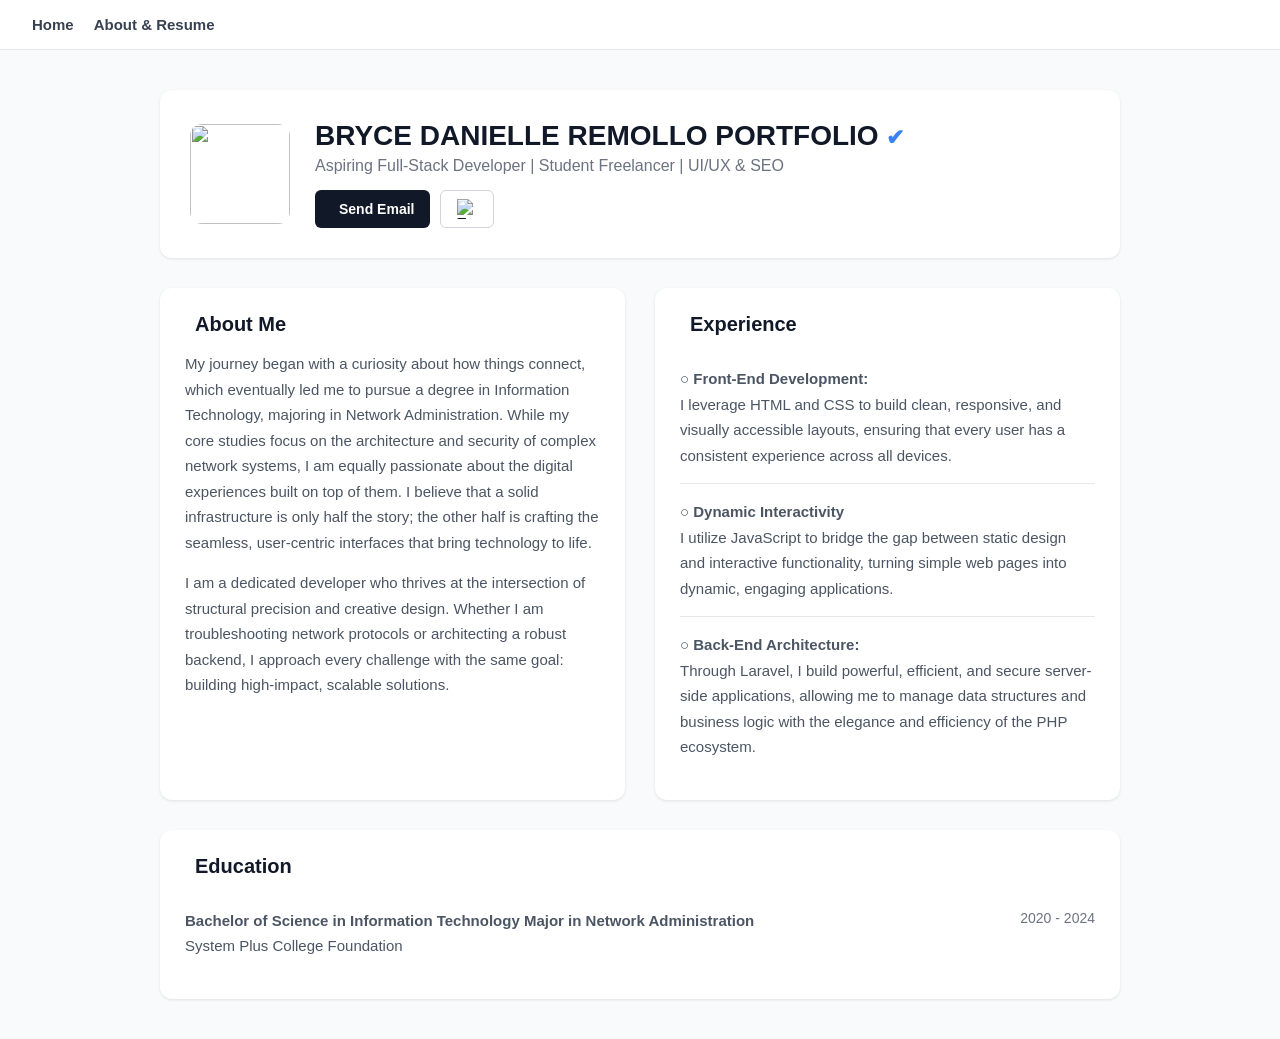
==== index.html @ e6980ec7 "Update index.html" ====
<!DOCTYPE html>
<html lang="en">
<head>
    <meta charset="UTF-8">
    <meta name="viewport" content="width=device-width, initial-scale=1.0">
    <title>BRYCE DANIELLE REMOLLO PROFOLIO</title>
    <link rel="stylesheet" href="style.css">
    <!-- Add FontAwesome for icons if you wish, or remove the <i> tags -->
        
</head>
<body>

    <nav>
        <a href="index.html">Home</a>
        <a href="about.html">About & Resume</a>
        
    </nav>

    <div class="main-container">
        
        <!-- Header Card -->
      <header class="header-card">
    <img src="lasts.jpeg" alt="" class="profile-img" id="profile-img">
    <div class="header-details">
        <h1>BRYCE DANIELLE REMOLLO PORTFOLIO <span style="color: #3B82F6; font-size: 0.8em;">✔</span></h1>
        <p class="subtitle">Aspiring Full-Stack Developer | Student Freelancer | UI/UX & SEO</p>
        <div class="header-buttons">
            <a href="mailto:your-email@example.com?subject=Inquiry from Portfolio Website" class="btn btn-primary">
                <i class="far fa-envelope"></i> Send Email
            </a>
            <!-- Dark Mode Toggle Button with your specific logo -->
            <button id="theme-toggle" class="btn">
                <img src="https://cdn-icons-png.flaticon.com/128/12377/12377255.png" alt="Toggle" style="width: 20px; height: 20px; vertical-align: middle;">
            </button>
        </div>
    </div>
</header>

        <!-- Content Grid (About Me & Experience) -->
        <div class="content-grid">
            
            <!-- About Me Card -->
            <section class="content-card">
                <h2><i class="far fa-user-circle"></i> About Me</h2>
                <p>
                    My journey began with a curiosity about how things connect, which eventually led me to pursue a degree in Information Technology, majoring in Network Administration. While my core studies focus on the architecture and security of complex network systems, I am equally passionate about the digital experiences built on top of them. I believe that a solid infrastructure is only half the story; the other half is crafting the seamless, user-centric interfaces that bring technology to life.
                </p>
                <p style="margin-top: 15px;">
                    I am a dedicated developer who thrives at the intersection of structural precision and creative design. Whether I am troubleshooting network protocols or architecting a robust backend, I approach every challenge with the same goal: building high-impact, scalable solutions.
                </p>
            </section>

            <!-- Experience Card -->
            <section class="content-card">
                <h2><i class="fas fa-briefcase"></i> Experience</h2>
                <ul class="info-list">
                    <li>
                        <div>
                            <p class="item-title">○ Front-End Development:</p>
                            <p class="item-subtitle">I leverage HTML and CSS to build clean, responsive, and visually accessible layouts, ensuring that every user has a consistent experience across all devices.</p>
                        </div>
                    </li>
                    <li>
                        <div>
                            <p class="item-title">○ Dynamic Interactivity</p>
                            <p class="item-subtitle">I utilize JavaScript to bridge the gap between static design and interactive functionality, turning simple web pages into dynamic, engaging applications.</p>
                        </div>
                    </li>
                    <li>
                        <div>
                            <p class="item-title">○ Back-End Architecture:</p>
                            <p class="item-subtitle">Through Laravel, I build powerful, efficient, and secure server-side applications, allowing me to manage data structures and business logic with the elegance and efficiency of the PHP ecosystem.</p>
                        </div>
                    </li>
                </ul>
            </section>
        </div>

        <!-- Education Card (Optional - to fully match the visual style) -->
        <div style="margin-top: 30px;">
            <section class="content-card">
                <h2><i class="fas fa-graduation-cap"></i> Education</h2>
                <ul class="info-list">
                     <li>
                        <div>
                            <p class="item-title">Bachelor of Science in Information Technology Major in Network Administration</p>
                            <p class="item-subtitle">System Plus College Foundation</p>
                        </div>
                        <span class="item-date">2020 - 2024</span>
                    </li>
                    <!-- Add more education entries here -->
                </ul>
            </section>
        </div>

    </div>
<script>
    const toggleBtn = document.getElementById('theme-toggle');
    const profileImg = document.getElementById('profile-img');
    const body = document.body;

    toggleBtn.addEventListener('click', () => {
        body.classList.toggle('dark-mode');
        // Swaps between light mode (meme.jpeg) and dark mode (me.jfif)
        profileImg.src = body.classList.contains('dark-mode') ? 'lasts.png' : 'light.png';
    });
</script>
</body>

</html>
---- style.css ----
/* Global Styles */
body {
    font-family: -apple-system, BlinkMacSystemFont, "Segoe UI", Roboto, Helvetica, Arial, sans-serif;
    background-color: #f9fafb;
    margin: 0;
    padding: 0;
    color: #111827;
}

/* Navigation */
nav {
    background: #ffffff;
    padding: 1rem 2rem;
    border-bottom: 1px solid #e5e7eb;
    display: flex;
    gap: 20px;
}
/* Dark Mode Styles */
body.dark-mode {
    background-color: #1a1a1a;
    color: #ffffff;
}

body.dark-mode nav, 
body.dark-mode .header-card, 
body.dark-mode .content-card {
    background-color: #2d2d2d;
    color: #e5e7eb;
}

body.dark-mode .item-title {
    color: #ffffff;
}

body.dark-mode .item-subtitle, 
body.dark-mode .subtitle {
    color: #a0aec0;
}

body.dark-mode nav a {
    color: #ffffff;
}
nav a {
    color: #374151;
    text-decoration: none;
    font-weight: 600;
    font-size: 15px;
}

nav a:hover { color: #111827; }

/* Main Container */
.main-container {
    max-width: 960px;
    margin: 40px auto;
    padding: 0 20px;
}

/* Header Card */
.header-card {
    background: #ffffff;
    padding: 30px;
    border-radius: 12px;
    box-shadow: 0 1px 3px rgba(0,0,0,0.1);
    display: flex;
    align-items: center;
    gap: 25px;
    margin-bottom: 30px;
}

.profile-img {
    width: 100px;
    height: 100px;
    border-radius: 12px;
    object-fit: cover;
}

.header-details h1 {
    margin: 0 0 5px 0;
    font-size: 28px;
    font-weight: 700;
}

.subtitle {
    color: #6b7280;
    margin: 0 0 15px 0;
    font-size: 16px;
}

/* Header Buttons */
.header-buttons {
    display: flex;
    gap: 10px;
}

.btn {
    padding: 8px 16px;
    border-radius: 6px;
    font-size: 14px;
    font-weight: 600;
    text-decoration: none;
    display: inline-flex;
    align-items: center;
    gap: 8px;
    border: 1px solid #d1d5db;
    background: #ffffff;
    color: #111827;
}

.btn-primary {
    background: #111827;
    color: #ffffff;
    border: none;
}

.btn:hover { opacity: 0.9; }

/* Content Grid */
.content-grid {
    display: grid;
    grid-template-columns: 1fr 1fr;
    gap: 30px;
}

/* Content Cards */
.content-card {
    background: #ffffff;
    padding: 25px;
    border-radius: 12px;
    box-shadow: 0 1px 3px rgba(0,0,0,0.1);
}

.content-card h2 {
    margin: 0 0 15px 0;
    font-size: 20px;
    font-weight: 700;
    display: flex;
    align-items: center;
    gap: 10px;
}

.content-card p {
    color: #4b5563;
    font-size: 15px;
    line-height: 1.7;
    margin: 0;
}

/* List Styling (Experience/Education) */
.info-list {
    list-style: none;
    padding: 0;
    margin: 0;
}

.info-list li {
    padding: 15px 0;
    border-bottom: 1px solid #e5e7eb;
    display: flex;
    justify-content: space-between;
    align-items: flex-start;
}

.info-list li:last-child { border-bottom: none; }

.item-title {
    font-weight: 600;
    color: #111827;
    margin: 0 0 4px 0;
}

.item-subtitle {
    font-size: 14px;
    color: #6b7280;
    margin: 0;
}

.item-date {
    font-size: 14px;
    color: #6b7280;
    white-space: nowrap;
    margin-left: 15px;
    padding-top: 2px;
}



/* Responsive adjustments */
@media (max-width: 768px) {
    .content-grid { grid-template-columns: 1fr; }
    .header-card { flex-direction: column; text-align: center; align-items: center;}
    .header-buttons {justify-content: center;}
}
/* Dark Mode Text Colors */
body.dark-mode {
    background-color: #1a1a1a;
    color: #ffffff; /* Sets default body text to white */
}

body.dark-mode nav, 
body.dark-mode .header-card, 
body.dark-mode .content-card {
    background-color: #2d2d2d;
    color: #ffffff; /* Ensures text inside cards is white */
}

body.dark-mode h1, 
body.dark-mode h2 {
    color: #ffffff; /* Ensures all headings are white */
}

body.dark-mode .item-title {
    color: #ffffff; /* Ensures experience/education titles are white */
}

body.dark-mode .item-subtitle, 
body.dark-mode .subtitle {
    color: #d1d5db; /* A light grey for secondary text so it's readable but distinct */
}

body.dark-mode nav a {
    color: #ffffff; /* Makes navigation links white */
}
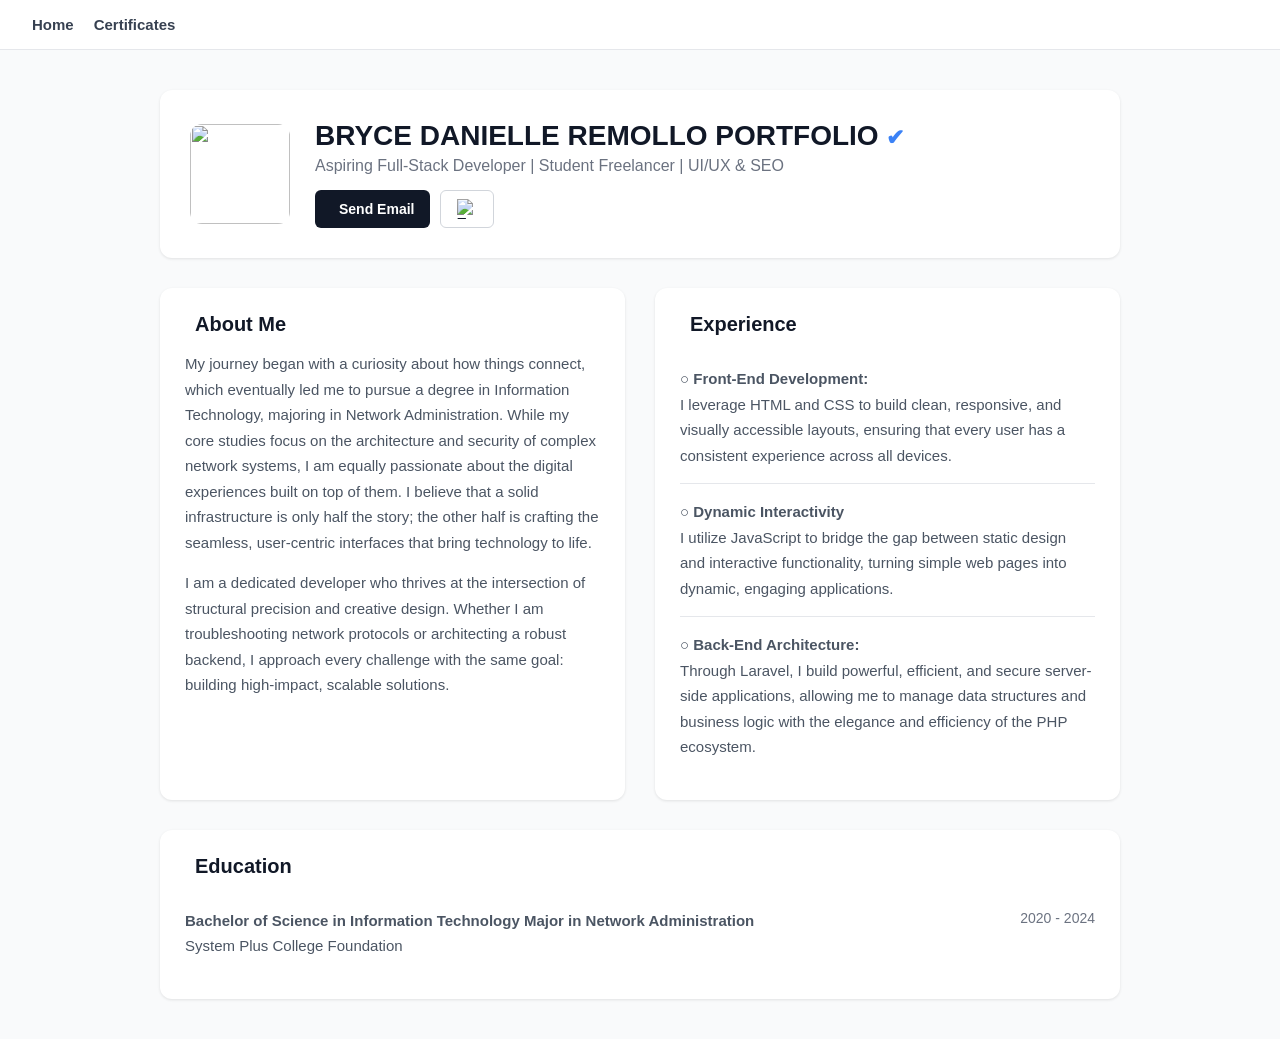
==== commit 55bd1340: "Update index.html" ====
--- a/index.html
+++ b/index.html
@@ -12,7 +12,7 @@
 
     <nav>
         <a href="index.html">Home</a>
-        <a href="about.html">About & Resume</a>
+        <a href="about.html">Certificates</a>
         
     </nav>
 
--- a/style.css
+++ b/style.css
@@ -15,31 +15,7 @@
     display: flex;
     gap: 20px;
 }
-/* Dark Mode Styles */
-body.dark-mode {
-    background-color: #1a1a1a;
-    color: #ffffff;
-}
-
-body.dark-mode nav, 
-body.dark-mode .header-card, 
-body.dark-mode .content-card {
-    background-color: #2d2d2d;
-    color: #e5e7eb;
-}
-
-body.dark-mode .item-title {
-    color: #ffffff;
-}
-
-body.dark-mode .item-subtitle, 
-body.dark-mode .subtitle {
-    color: #a0aec0;
-}
-
-body.dark-mode nav a {
-    color: #ffffff;
-}
+
 nav a {
     color: #374151;
     text-decoration: none;
@@ -183,41 +159,46 @@
     padding-top: 2px;
 }
 
-
-
 /* Responsive adjustments */
 @media (max-width: 768px) {
     .content-grid { grid-template-columns: 1fr; }
     .header-card { flex-direction: column; text-align: center; align-items: center;}
     .header-buttons {justify-content: center;}
 }
-/* Dark Mode Text Colors */
+
+/* --- Updated Dark Mode Text Fix --- */
 body.dark-mode {
     background-color: #1a1a1a;
-    color: #ffffff; /* Sets default body text to white */
+    color: #ffffff;
 }
 
 body.dark-mode nav, 
 body.dark-mode .header-card, 
 body.dark-mode .content-card {
     background-color: #2d2d2d;
-    color: #ffffff; /* Ensures text inside cards is white */
+    color: #ffffff;
 }
 
 body.dark-mode h1, 
 body.dark-mode h2 {
-    color: #ffffff; /* Ensures all headings are white */
+    color: #ffffff;
+}
+
+/* Highly specific selector to force About Me and card text to white */
+body.dark-mode .content-card p,
+body.dark-mode .content-card span {
+    color: #ffffff !important;
 }
 
 body.dark-mode .item-title {
-    color: #ffffff; /* Ensures experience/education titles are white */
+    color: #ffffff;
 }
 
 body.dark-mode .item-subtitle, 
 body.dark-mode .subtitle {
-    color: #d1d5db; /* A light grey for secondary text so it's readable but distinct */
+    color: #e5e7eb;
 }
 
 body.dark-mode nav a {
-    color: #ffffff; /* Makes navigation links white */
-}+    color: #ffffff;
+}
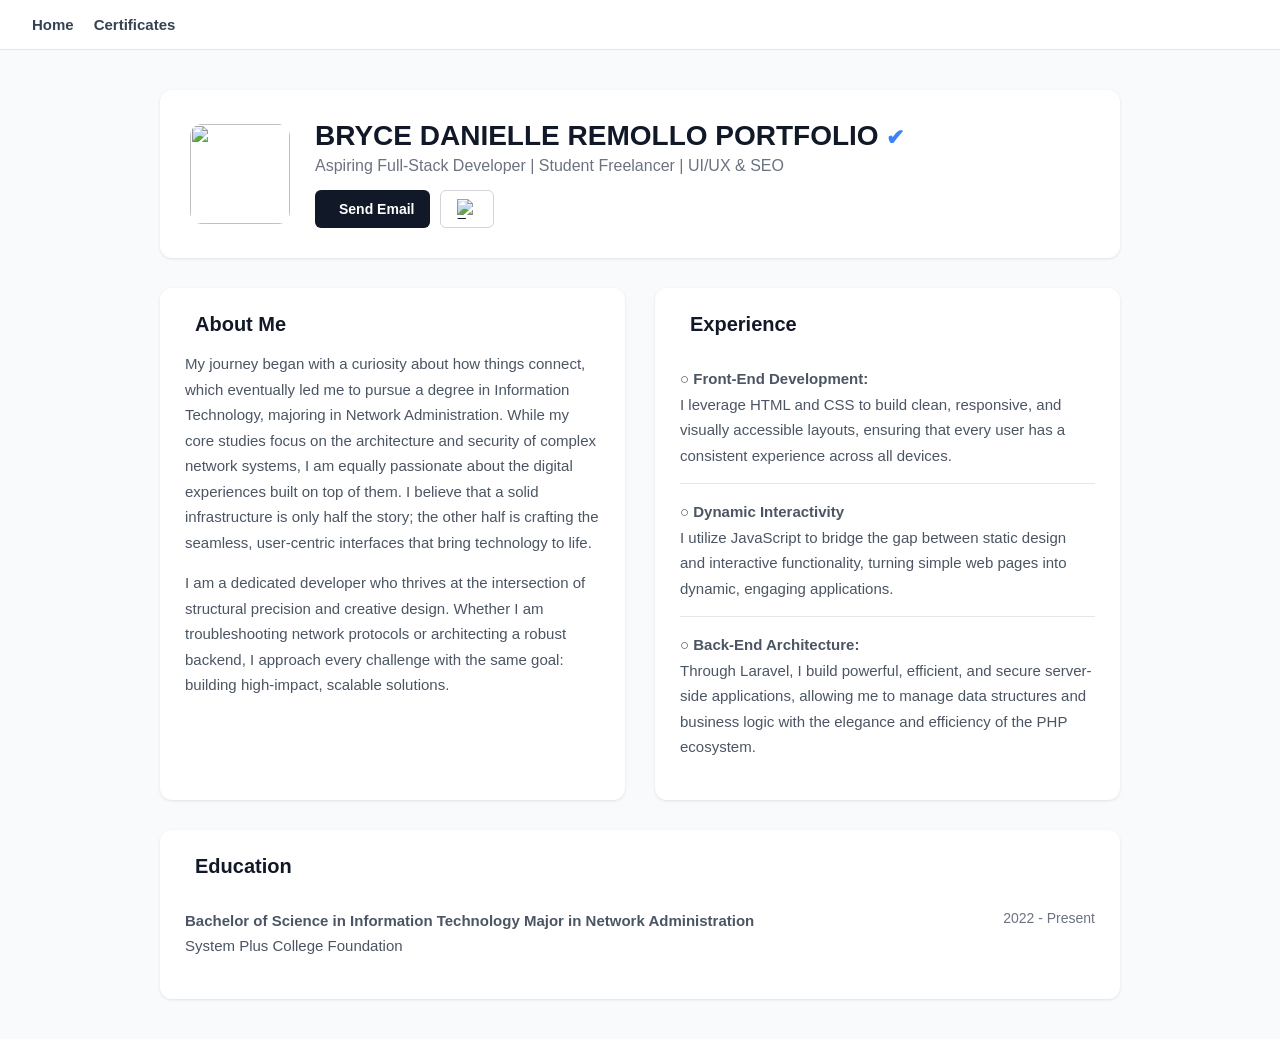
==== commit f8f1a49c: "Fix HTML formatting and update content" ====
--- a/index.html
+++ b/index.html
@@ -5,7 +5,7 @@
     <meta name="viewport" content="width=device-width, initial-scale=1.0">
     <title>BRYCE DANIELLE REMOLLO PROFOLIO</title>
     <link rel="stylesheet" href="style.css">
-    <!-- Add FontAwesome for icons if you wish, or remove the <i> tags -->
+   
         
 </head>
 <body>
@@ -17,8 +17,7 @@
     </nav>
 
     <div class="main-container">
-        
-        <!-- Header Card -->
+     
       <header class="header-card">
     <img src="lasts.jpeg" alt="" class="profile-img" id="profile-img">
     <div class="header-details">
@@ -28,7 +27,7 @@
             <a href="mailto:your-email@example.com?subject=Inquiry from Portfolio Website" class="btn btn-primary">
                 <i class="far fa-envelope"></i> Send Email
             </a>
-            <!-- Dark Mode Toggle Button with your specific logo -->
+          
             <button id="theme-toggle" class="btn">
                 <img src="https://cdn-icons-png.flaticon.com/128/12377/12377255.png" alt="Toggle" style="width: 20px; height: 20px; vertical-align: middle;">
             </button>
@@ -86,7 +85,7 @@
                             <p class="item-title">Bachelor of Science in Information Technology Major in Network Administration</p>
                             <p class="item-subtitle">System Plus College Foundation</p>
                         </div>
-                        <span class="item-date">2020 - 2024</span>
+                        <span class="item-date">2022 - Present</span>
                     </li>
                     <!-- Add more education entries here -->
                 </ul>
@@ -104,6 +103,8 @@
         // Swaps between light mode (meme.jpeg) and dark mode (me.jfif)
         profileImg.src = body.classList.contains('dark-mode') ? 'lasts.png' : 'light.png';
     });
+    // Ensures the correct image matches the initial state on page load
+
 </script>
 </body>
 
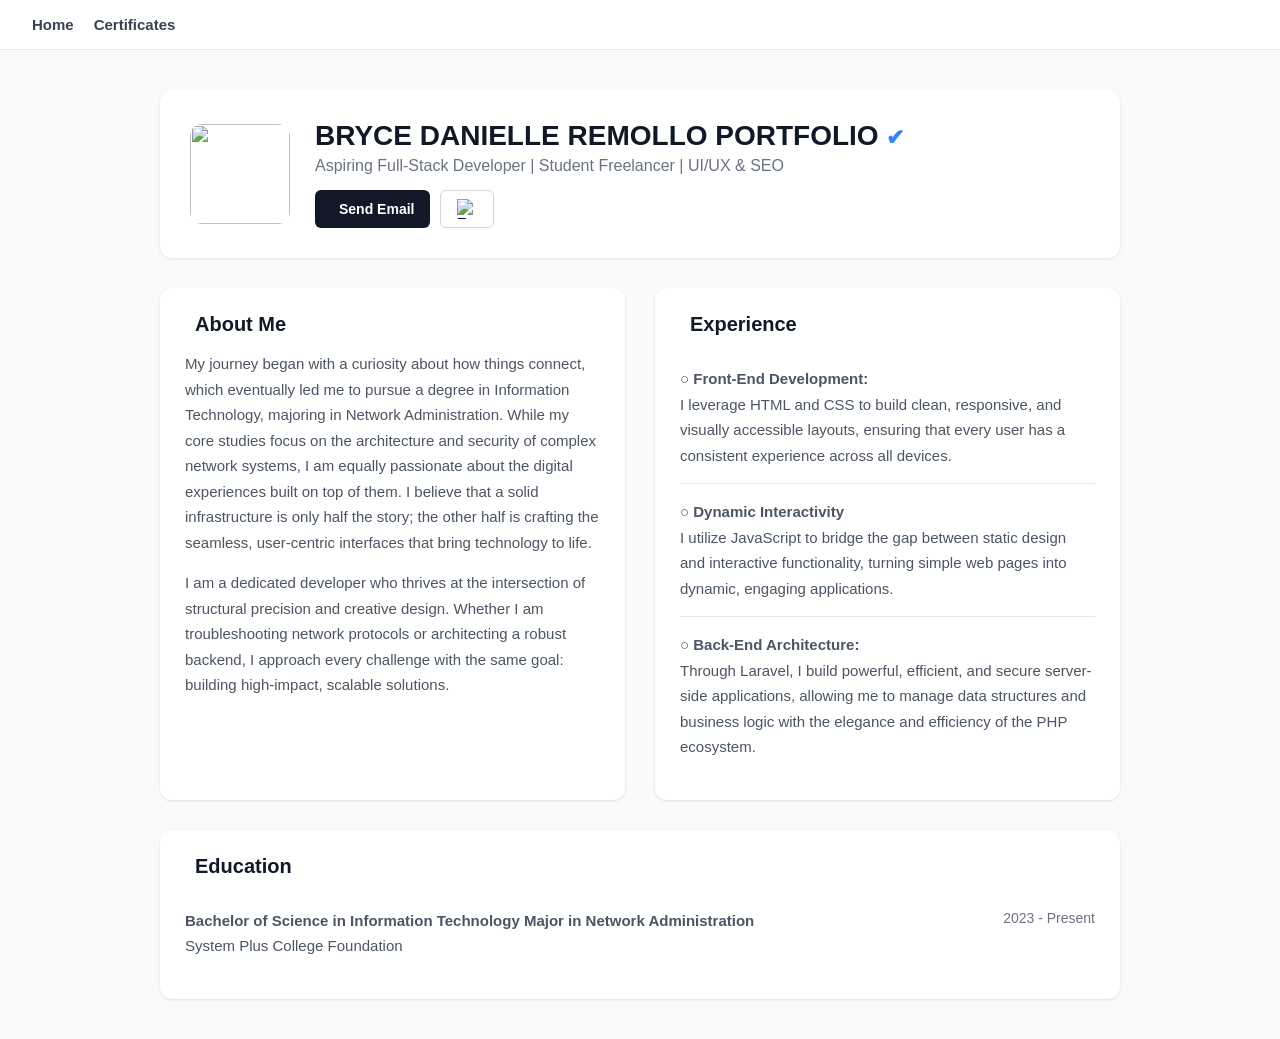
==== commit aeb3b68a: "Fix HTML encoding issues in index.html" ====
--- a/index.html
+++ b/index.html
@@ -85,7 +85,7 @@
                             <p class="item-title">Bachelor of Science in Information Technology Major in Network Administration</p>
                             <p class="item-subtitle">System Plus College Foundation</p>
                         </div>
-                        <span class="item-date">2022 - Present</span>
+                        <span class="item-date">2023 - Present</span>
                     </li>
                     <!-- Add more education entries here -->
                 </ul>
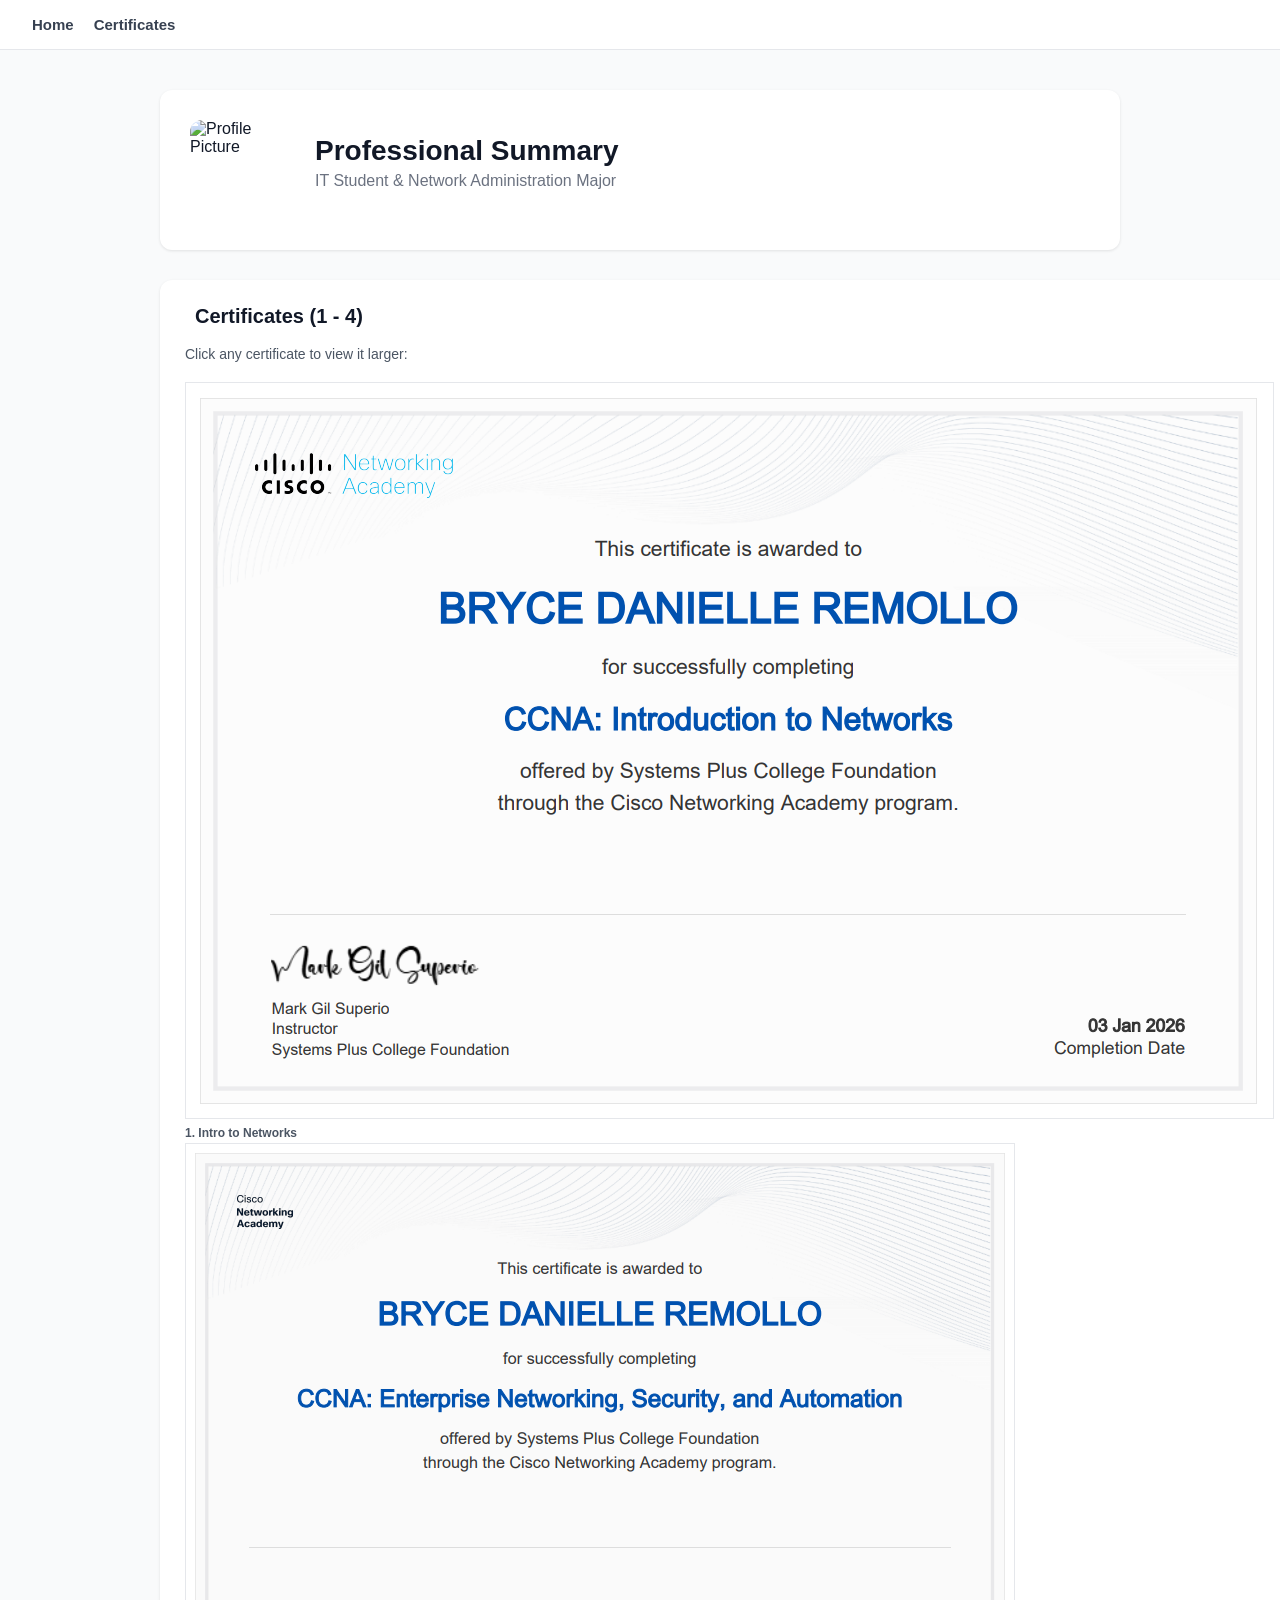
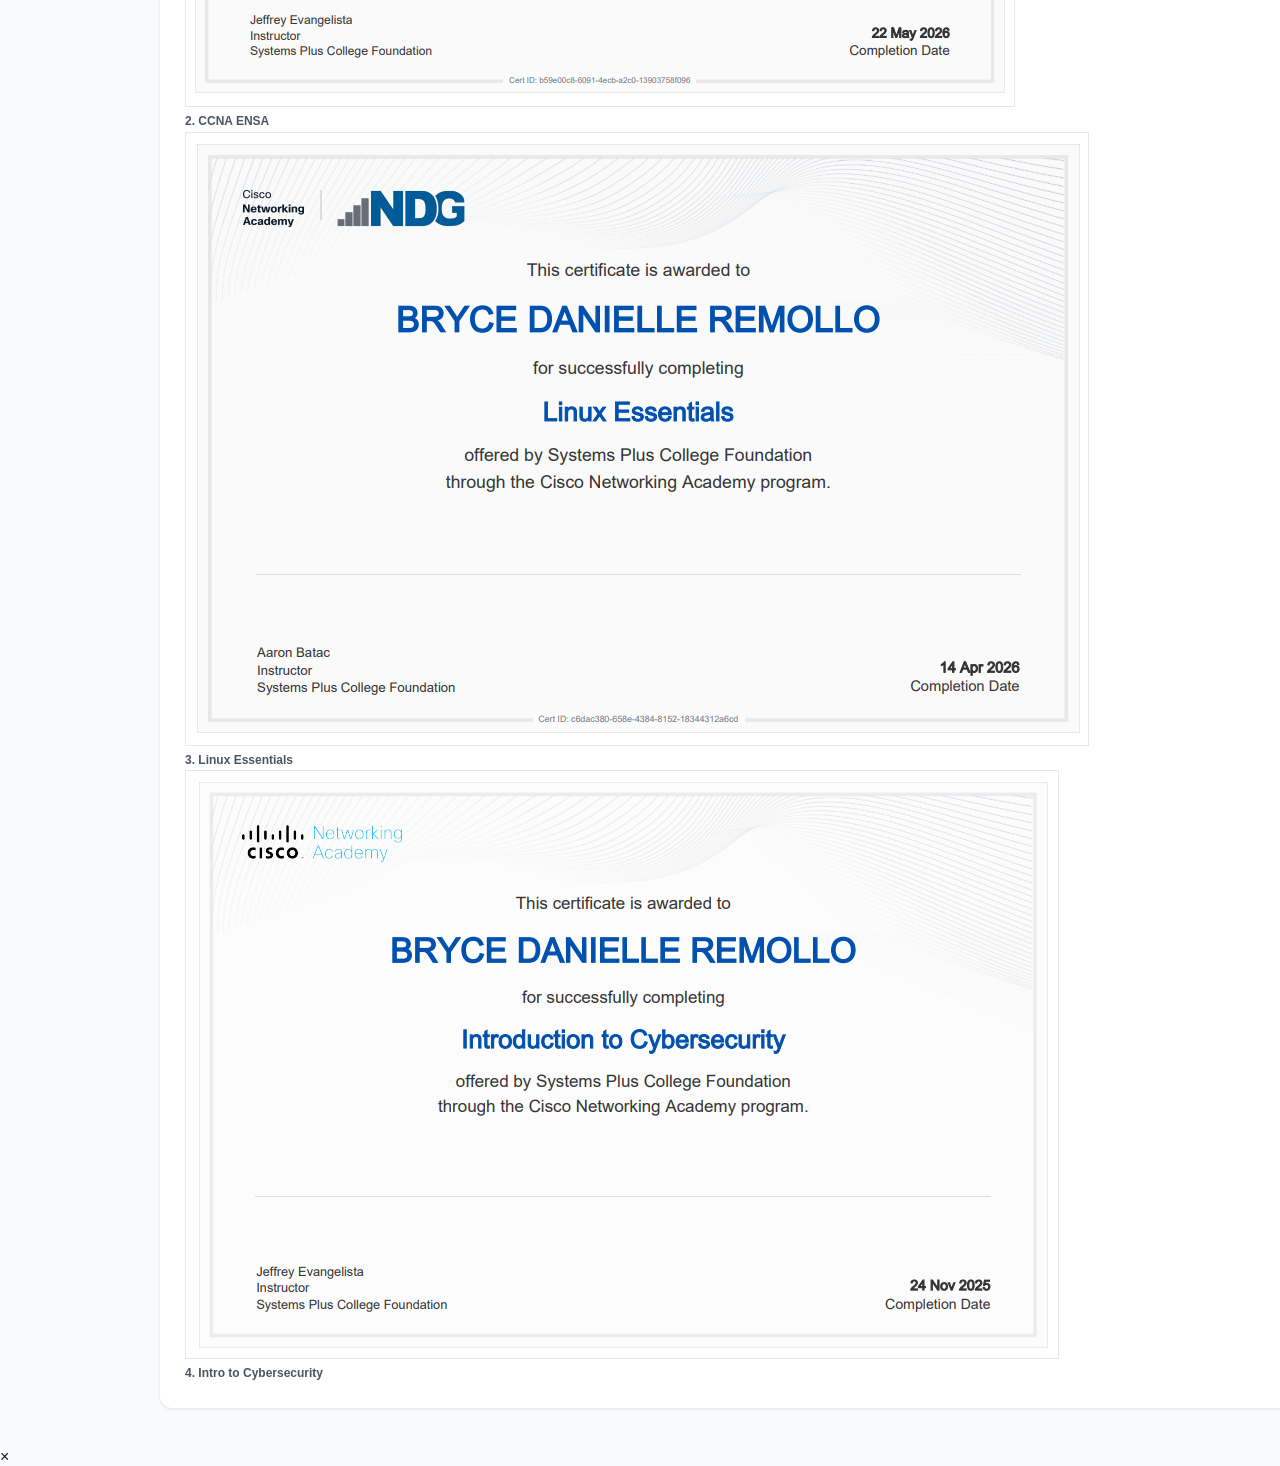
==== commit 8e93046e: "Update index.html" ====
--- a/index.html
+++ b/index.html
@@ -17,95 +17,167 @@
     </nav>
 
     <div class="main-container">
-     
-      <header class="header-card">
-    <img src="lasts.jpeg" alt="" class="profile-img" id="profile-img">
-    <div class="header-details">
-        <h1>BRYCE DANIELLE REMOLLO PORTFOLIO <span style="color: #3B82F6; font-size: 0.8em;">✔</span></h1>
-        <p class="subtitle">Aspiring Full-Stack Developer | Student Freelancer | UI/UX & SEO</p>
-        <div class="header-buttons">
-            <a href="mailto:your-email@example.com?subject=Inquiry from Portfolio Website" class="btn btn-primary">
-                <i class="far fa-envelope"></i> Send Email
-            </a>
-          
-            <button id="theme-toggle" class="btn">
-                <img src="https://cdn-icons-png.flaticon.com/128/12377/12377255.png" alt="Toggle" style="width: 20px; height: 20px; vertical-align: middle;">
-            </button>
+        
+        <!-- Header / Summary Card -->
+        <header class="header-card">
+            <img src="meme.jpeg" alt="Profile Picture" id="profile-img" class="profile-img">
+            <div class="header-details">
+                <h1>Professional Summary</h1>
+                <p class="subtitle">IT Student & Network Administration Major</p>
+            </div>
+        </header>
+
+        <!-- Content Grid for Certificates and Badges -->
+        <div class="content-grid">
+            
+            <!-- Certificates Section (1 - 4) -->
+            <section class="content-card">
+                <h2><i class="fas fa-award"></i> Certificates (1 - 4)</h2>
+                <p style="font-size: 14px; margin-bottom: 15px;">Click any certificate to view it larger:</p>
+                
+                <div class="badges-grid">
+                    <!-- Certificate 1 -->
+                    <div class="badge-item" onclick="openModal('cert1')">
+                        <img src="1.png" alt="CCNA Intro to Networks" class="badge-img" style="border: 1px solid #e5e7eb;">
+                        <p class="item-title" style="font-size: 12px;">1. Intro to Networks</p>
+                    </div>
+                    <!-- Certificate 2 -->
+                    <div class="badge-item" onclick="openModal('cert2')">
+                        <img src="2.png" alt="CCNA ENSA" class="badge-img" style="border: 1px solid #e5e7eb;">
+                        <p class="item-title" style="font-size: 12px;">2. CCNA ENSA</p>
+                    </div>
+                    <!-- Certificate 3 -->
+                    <div class="badge-item" onclick="openModal('cert3')">
+                        <img src="3.png" alt="Linux Essentials" class="badge-img" style="border: 1px solid #e5e7eb;">
+                        <p class="item-title" style="font-size: 12px;">3. Linux Essentials</p>
+                    </div>
+                    <!-- Certificate 4 -->
+                    <div class="badge-item" onclick="openModal('cert4')">
+                        <img src="4.png" alt="Intro to Cybersecurity" class="badge-img" style="border: 1px solid #e5e7eb;">
+                        <p class="item-title" style="font-size: 12px;">4. Intro to Cybersecurity</p>
+                    </div>
+                </div>
+            </section>
+
+            <!-- Badges Section (5 - 7) -->
+            <section class="content-card">
+                <h2><i class="fas fa-shield-alt"></i> Digital Badges (5 - 7)</h2>
+                <p style="font-size: 14px; margin-bottom: 10px;">Click any badge to view its description:</p>
+                
+                <div class="badges-grid">
+                    <!-- Badge 5 -->
+                    <div class="badge-item" onclick="openModal('badge5')">
+                        <img src="5.png" alt="Introduction to IoT" class="badge-img">
+                        <p class="item-title" style="font-size: 13px;">5. Intro to IoT</p>
+                    </div>
+                    <!-- Badge 6 -->
+                    <div class="badge-item" onclick="openModal('badge6')">
+                        <img src="6.png" alt="CCNA ENSA" class="badge-img">
+                        <p class="item-title" style="font-size: 13px;">6. CCNA ENSA</p>
+                    </div>
+                    <!-- Badge 7 -->
+                    <div class="badge-item" onclick="openModal('badge7')">
+                        <img src="7.png" alt="Linux Essentials" class="badge-img">
+                        <p class="item-title" style="font-size: 13px;">7. Linux Essentials</p>
+                    </div>
+                </div>
+            </section>
+
         </div>
     </div>
-</header>
 
-        <!-- Content Grid (About Me & Experience) -->
-        <div class="content-grid">
-            
-            <!-- About Me Card -->
-            <section class="content-card">
-                <h2><i class="far fa-user-circle"></i> About Me</h2>
-                <p>
-                    My journey began with a curiosity about how things connect, which eventually led me to pursue a degree in Information Technology, majoring in Network Administration. While my core studies focus on the architecture and security of complex network systems, I am equally passionate about the digital experiences built on top of them. I believe that a solid infrastructure is only half the story; the other half is crafting the seamless, user-centric interfaces that bring technology to life.
-                </p>
-                <p style="margin-top: 15px;">
-                    I am a dedicated developer who thrives at the intersection of structural precision and creative design. Whether I am troubleshooting network protocols or architecting a robust backend, I approach every challenge with the same goal: building high-impact, scalable solutions.
-                </p>
-            </section>
+    <!-- Modal Popup Structure (Remains the same) -->
+    <div id="itemModal" class="modal">
+        <div class="modal-content">
+            <span class="close-btn" onclick="closeModal()">&times;</span>
+            <div id="modalBody">
+                <!-- Image and Text will be injected here by JavaScript -->
+            </div>
+        </div>
+    </div>
 
-            <!-- Experience Card -->
-            <section class="content-card">
-                <h2><i class="fas fa-briefcase"></i> Experience</h2>
-                <ul class="info-list">
-                    <li>
-                        <div>
-                            <p class="item-title">○ Front-End Development:</p>
-                            <p class="item-subtitle">I leverage HTML and CSS to build clean, responsive, and visually accessible layouts, ensuring that every user has a consistent experience across all devices.</p>
-                        </div>
-                    </li>
-                    <li>
-                        <div>
-                            <p class="item-title">○ Dynamic Interactivity</p>
-                            <p class="item-subtitle">I utilize JavaScript to bridge the gap between static design and interactive functionality, turning simple web pages into dynamic, engaging applications.</p>
-                        </div>
-                    </li>
-                    <li>
-                        <div>
-                            <p class="item-title">○ Back-End Architecture:</p>
-                            <p class="item-subtitle">Through Laravel, I build powerful, efficient, and secure server-side applications, allowing me to manage data structures and business logic with the elegance and efficiency of the PHP ecosystem.</p>
-                        </div>
-                    </li>
-                </ul>
-            </section>
-        </div>
+    <!-- Unified Script for Modal and Dark Mode -->
+    <script>
+        // Consolidated Data for Certificates AND Badges
+        const itemData = {
+            // Certificates (1 - 4)
+            cert1: {
+                title: "CCNA: Introduction to Networks",
+                image: "1.png",
+                desc: "Official completion certificate for the Introduction to Networks course, covering network fundamentals, IP addressing, and basic router/switch configuration."
+            },
+            cert2: {
+                title: "CCNA: Enterprise Networking, Security, and Automation",
+                image: "2.png",
+                desc: "Official completion certificate for the Enterprise Networking, Security, and Automation course, focusing on scalable networks, OSPF routing, and network security."
+            },
+            cert3: {
+                title: "Linux Essentials",
+                image: "3.png",
+                desc: "Official completion certificate for Linux Essentials, validating foundational knowledge of Linux operating systems, command-line interface, and basic system administration."
+            },
+            cert4: {
+                title: "Introduction to Cybersecurity",
+                image: "4.png",
+                desc: "Official completion certificate for the Introduction to Cybersecurity course, covering network security threats, vulnerabilities, and mitigation techniques."
+            },
+            // Badges (5 - 7)
+            badge5: {
+                title: "Introduction to IoT (Issued by Cisco)",
+                image: "5.png",
+                desc: "Cisco verifies the earner of this badge successfully completed the Introduction to Internet of Things course. The holder of this student-level credential has introductory knowledge of IoT and has an understanding how it enables the Digital Transformation along with emerging technologies such as data analytics, AI/ML and the increased attention on cybersecurity. They understand the importance of Intent Based Networking to be able to connect and secure tens of billions of new devices with ease."
+            },
+            badge6: {
+                title: "CCNA: Enterprise Networking, Security, and Automation (Issued by Cisco)",
+                image: "6.png",
+                desc: "Cisco verifies the earner of this badge successfully completed the Enterprise Networking, Security and Automation course and achieved this student level credential. The earner has a foundation in scalable network architectures, dynamic routing, mitigation of security threats, wide-area networks, virtualization, automation of programmable networks. Earner participated in up to 41 lab activities and accumulated up to 15 hours of hands-on labs using Cisco hardware and/or Cisco Packet Tracer tool."
+            },
+            badge7: {
+                title: "Linux Essentials (Issued by Cisco / NDG)",
+                image: "7.png",
+                desc: "Cisco, in collaboration with NDG, verifies that the learner has knowledge of open vs closed source applications, basic hardware concepts, Linux OS components, command line usage, file management, creating/restoring backups, system security, user/group permissions, and simple scripting. Learner has completed 24 prescriptive labs using a real Linux OS on a virtual machine interacting with the Linux operating system and build on their skills and knowledge as they progress through the course."
+            }
+        };
 
-        <!-- Education Card (Optional - to fully match the visual style) -->
-        <div style="margin-top: 30px;">
-            <section class="content-card">
-                <h2><i class="fas fa-graduation-cap"></i> Education</h2>
-                <ul class="info-list">
-                     <li>
-                        <div>
-                            <p class="item-title">Bachelor of Science in Information Technology Major in Network Administration</p>
-                            <p class="item-subtitle">System Plus College Foundation</p>
-                        </div>
-                        <span class="item-date">2023 - Present</span>
-                    </li>
-                    <!-- Add more education entries here -->
-                </ul>
-            </section>
-        </div>
+        function openModal(itemId) {
+            const modal = document.getElementById('itemModal');
+            const modalBody = document.getElementById('modalBody');
+            const data = itemData[itemId]; // Get the correct data block
 
-    </div>
-<script>
-    const toggleBtn = document.getElementById('theme-toggle');
-    const profileImg = document.getElementById('profile-img');
-    const body = document.body;
+            if (data) {
+                // Inject Title, Image, and Description into the modal
+                modalBody.innerHTML = `
+                    <h3 style="margin-top: 0; font-size: 18px; text-align: center; color: inherit;">${data.title}</h3>
+                    <img src="${data.image}" style="width: 100%; max-width: 400px; display: block; margin: 20px auto; border-radius: 8px; border: 1px solid #ddd;" alt="${data.title}">
+                    <p style="font-size: 14px; line-height: 1.6; color: inherit;">${data.desc}</p>
+                `;
+                modal.style.display = 'flex';
+            }
+        }
 
-    toggleBtn.addEventListener('click', () => {
-        body.classList.toggle('dark-mode');
-        // Swaps between light mode (meme.jpeg) and dark mode (me.jfif)
-        profileImg.src = body.classList.contains('dark-mode') ? 'lasts.png' : 'light.png';
-    });
-    // Ensures the correct image matches the initial state on page load
+        function closeModal() {
+            document.getElementById('itemModal').style.display = 'none';
+        }
 
-</script>
-</body>
+        // Close modal when clicking outside of content
+        window.onclick = function(event) {
+            const modal = document.getElementById('itemModal');
+            if (event.target == modal) {
+                modal.style.display = 'none';
+            }
+        }
+
+        // Dark Mode Script (Kept the same)
+        const toggleBtn = document.getElementById('theme-toggle');
+        const profileImg = document.getElementById('profile-img');
+        const body = document.body;
+
+        toggleBtn.addEventListener('click', () => {
+            body.classList.toggle('dark-mode');
+            if (profileImg) {
+                profileImg.src = body.classList.contains('dark-mode') ? 'me.jfif' : 'meme.jpeg';
+            }
+        });
+    </script>
 
 </html>
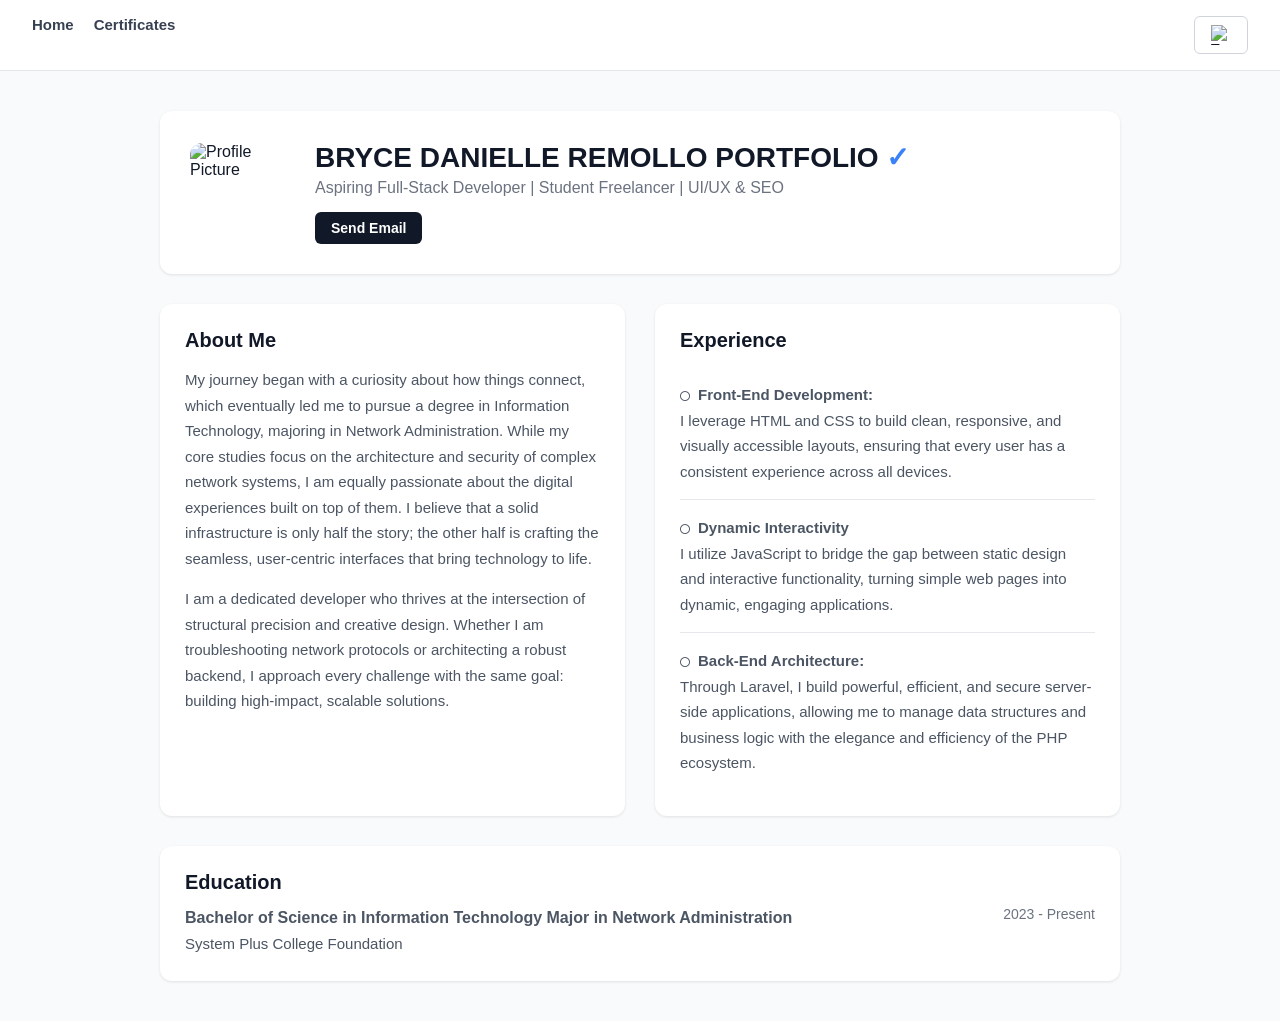
==== commit 01228264: "Update index.html" ====
--- a/index.html
+++ b/index.html
@@ -3,171 +3,94 @@
 <head>
     <meta charset="UTF-8">
     <meta name="viewport" content="width=device-width, initial-scale=1.0">
-    <title>BRYCE DANIELLE REMOLLO PROFOLIO</title>
+    <title>Bryce Danielle Remollo - Portfolio</title>
     <link rel="stylesheet" href="style.css">
-   
-        
+    <link rel="stylesheet" href="https://cdnjs.cloudflare.com/ajax/libs/font-awesome/6.4.0/css/all.min.css">
 </head>
 <body>
 
+    <!-- Navigation -->
     <nav>
         <a href="index.html">Home</a>
         <a href="about.html">Certificates</a>
-        
+        <!-- Dark Mode Toggle Button -->
+        <button id="theme-toggle" class="btn" style="margin-left: auto;">
+            <img src="https://cdn-icons-png.flaticon.com/128/12377/12377255.png" alt="Toggle" style="width: 20px; height: 20px; vertical-align: middle;">
+        </button>
     </nav>
 
+    <!-- Main Container -->
     <div class="main-container">
-        
-        <!-- Header / Summary Card -->
+
+        <!-- Header Card -->
         <header class="header-card">
             <img src="meme.jpeg" alt="Profile Picture" id="profile-img" class="profile-img">
             <div class="header-details">
-                <h1>Professional Summary</h1>
-                <p class="subtitle">IT Student & Network Administration Major</p>
+                <h1>BRYCE DANIELLE REMOLLO PORTFOLIO <span style="color: #3b82f6;">✓</span></h1>
+                <p class="subtitle">Aspiring Full-Stack Developer | Student Freelancer | UI/UX & SEO</p>
+                <div class="header-buttons">
+                    <a href="mailto:your-email@example.com" class="btn btn-primary">Send Email</a>
+                </div>
             </div>
         </header>
 
-        <!-- Content Grid for Certificates and Badges -->
+        <!-- Content Grid -->
         <div class="content-grid">
-            
-            <!-- Certificates Section (1 - 4) -->
+
+            <!-- About Me Card -->
             <section class="content-card">
-                <h2><i class="fas fa-award"></i> Certificates (1 - 4)</h2>
-                <p style="font-size: 14px; margin-bottom: 15px;">Click any certificate to view it larger:</p>
-                
-                <div class="badges-grid">
-                    <!-- Certificate 1 -->
-                    <div class="badge-item" onclick="openModal('cert1')">
-                        <img src="1.png" alt="CCNA Intro to Networks" class="badge-img" style="border: 1px solid #e5e7eb;">
-                        <p class="item-title" style="font-size: 12px;">1. Intro to Networks</p>
-                    </div>
-                    <!-- Certificate 2 -->
-                    <div class="badge-item" onclick="openModal('cert2')">
-                        <img src="2.png" alt="CCNA ENSA" class="badge-img" style="border: 1px solid #e5e7eb;">
-                        <p class="item-title" style="font-size: 12px;">2. CCNA ENSA</p>
-                    </div>
-                    <!-- Certificate 3 -->
-                    <div class="badge-item" onclick="openModal('cert3')">
-                        <img src="3.png" alt="Linux Essentials" class="badge-img" style="border: 1px solid #e5e7eb;">
-                        <p class="item-title" style="font-size: 12px;">3. Linux Essentials</p>
-                    </div>
-                    <!-- Certificate 4 -->
-                    <div class="badge-item" onclick="openModal('cert4')">
-                        <img src="4.png" alt="Intro to Cybersecurity" class="badge-img" style="border: 1px solid #e5e7eb;">
-                        <p class="item-title" style="font-size: 12px;">4. Intro to Cybersecurity</p>
-                    </div>
-                </div>
+                <h2>About Me</h2>
+                <p>
+                    My journey began with a curiosity about how things connect, which eventually led me to pursue a degree in Information Technology, majoring in Network Administration. While my core studies focus on the architecture and security of complex network systems, I am equally passionate about the digital experiences built on top of them. I believe that a solid infrastructure is only half the story; the other half is crafting the seamless, user-centric interfaces that bring technology to life.
+                </p>
+                <p style="margin-top: 15px;">
+                    I am a dedicated developer who thrives at the intersection of structural precision and creative design. Whether I am troubleshooting network protocols or architecting a robust backend, I approach every challenge with the same goal: building high-impact, scalable solutions.
+                </p>
             </section>
 
-            <!-- Badges Section (5 - 7) -->
+            <!-- Experience Card -->
             <section class="content-card">
-                <h2><i class="fas fa-shield-alt"></i> Digital Badges (5 - 7)</h2>
-                <p style="font-size: 14px; margin-bottom: 10px;">Click any badge to view its description:</p>
-                
-                <div class="badges-grid">
-                    <!-- Badge 5 -->
-                    <div class="badge-item" onclick="openModal('badge5')">
-                        <img src="5.png" alt="Introduction to IoT" class="badge-img">
-                        <p class="item-title" style="font-size: 13px;">5. Intro to IoT</p>
-                    </div>
-                    <!-- Badge 6 -->
-                    <div class="badge-item" onclick="openModal('badge6')">
-                        <img src="6.png" alt="CCNA ENSA" class="badge-img">
-                        <p class="item-title" style="font-size: 13px;">6. CCNA ENSA</p>
-                    </div>
-                    <!-- Badge 7 -->
-                    <div class="badge-item" onclick="openModal('badge7')">
-                        <img src="7.png" alt="Linux Essentials" class="badge-img">
-                        <p class="item-title" style="font-size: 13px;">7. Linux Essentials</p>
-                    </div>
-                </div>
+                <h2>Experience</h2>
+                <ul class="info-list">
+                    <li>
+                        <div>
+                            <p class="item-title"><i class="far fa-circle" style="font-size: 10px; margin-right: 8px;"></i>Front-End Development:</p>
+                            <p class="item-subtitle">I leverage HTML and CSS to build clean, responsive, and visually accessible layouts, ensuring that every user has a consistent experience across all devices.</p>
+                        </div>
+                    </li>
+                    <li>
+                        <div>
+                            <p class="item-title"><i class="far fa-circle" style="font-size: 10px; margin-right: 8px;"></i>Dynamic Interactivity</p>
+                            <p class="item-subtitle">I utilize JavaScript to bridge the gap between static design and interactive functionality, turning simple web pages into dynamic, engaging applications.</p>
+                        </div>
+                    </li>
+                    <li>
+                        <div>
+                            <p class="item-title"><i class="far fa-circle" style="font-size: 10px; margin-right: 8px;"></i>Back-End Architecture:</p>
+                            <p class="item-subtitle">Through Laravel, I build powerful, efficient, and secure server-side applications, allowing me to manage data structures and business logic with the elegance and efficiency of the PHP ecosystem.</p>
+                        </div>
+                    </li>
+                </ul>
             </section>
 
         </div>
+
+        <!-- Education Section -->
+        <div class="content-card" style="margin-top: 30px;">
+            <h2 style="margin-bottom: 10px;">Education</h2>
+            <div style="display: flex; justify-content: space-between; align-items: flex-start;">
+                <div>
+                    <p class="item-title" style="font-size: 16px;">Bachelor of Science in Information Technology Major in Network Administration</p>
+                    <p class="item-subtitle">System Plus College Foundation</p>
+                </div>
+                <span class="item-date">2023 - Present</span>
+            </div>
+        </div>
+
     </div>
 
-    <!-- Modal Popup Structure (Remains the same) -->
-    <div id="itemModal" class="modal">
-        <div class="modal-content">
-            <span class="close-btn" onclick="closeModal()">&times;</span>
-            <div id="modalBody">
-                <!-- Image and Text will be injected here by JavaScript -->
-            </div>
-        </div>
-    </div>
-
-    <!-- Unified Script for Modal and Dark Mode -->
+    <!-- Script for Dark Mode and Profile Image Toggle -->
     <script>
-        // Consolidated Data for Certificates AND Badges
-        const itemData = {
-            // Certificates (1 - 4)
-            cert1: {
-                title: "CCNA: Introduction to Networks",
-                image: "1.png",
-                desc: "Official completion certificate for the Introduction to Networks course, covering network fundamentals, IP addressing, and basic router/switch configuration."
-            },
-            cert2: {
-                title: "CCNA: Enterprise Networking, Security, and Automation",
-                image: "2.png",
-                desc: "Official completion certificate for the Enterprise Networking, Security, and Automation course, focusing on scalable networks, OSPF routing, and network security."
-            },
-            cert3: {
-                title: "Linux Essentials",
-                image: "3.png",
-                desc: "Official completion certificate for Linux Essentials, validating foundational knowledge of Linux operating systems, command-line interface, and basic system administration."
-            },
-            cert4: {
-                title: "Introduction to Cybersecurity",
-                image: "4.png",
-                desc: "Official completion certificate for the Introduction to Cybersecurity course, covering network security threats, vulnerabilities, and mitigation techniques."
-            },
-            // Badges (5 - 7)
-            badge5: {
-                title: "Introduction to IoT (Issued by Cisco)",
-                image: "5.png",
-                desc: "Cisco verifies the earner of this badge successfully completed the Introduction to Internet of Things course. The holder of this student-level credential has introductory knowledge of IoT and has an understanding how it enables the Digital Transformation along with emerging technologies such as data analytics, AI/ML and the increased attention on cybersecurity. They understand the importance of Intent Based Networking to be able to connect and secure tens of billions of new devices with ease."
-            },
-            badge6: {
-                title: "CCNA: Enterprise Networking, Security, and Automation (Issued by Cisco)",
-                image: "6.png",
-                desc: "Cisco verifies the earner of this badge successfully completed the Enterprise Networking, Security and Automation course and achieved this student level credential. The earner has a foundation in scalable network architectures, dynamic routing, mitigation of security threats, wide-area networks, virtualization, automation of programmable networks. Earner participated in up to 41 lab activities and accumulated up to 15 hours of hands-on labs using Cisco hardware and/or Cisco Packet Tracer tool."
-            },
-            badge7: {
-                title: "Linux Essentials (Issued by Cisco / NDG)",
-                image: "7.png",
-                desc: "Cisco, in collaboration with NDG, verifies that the learner has knowledge of open vs closed source applications, basic hardware concepts, Linux OS components, command line usage, file management, creating/restoring backups, system security, user/group permissions, and simple scripting. Learner has completed 24 prescriptive labs using a real Linux OS on a virtual machine interacting with the Linux operating system and build on their skills and knowledge as they progress through the course."
-            }
-        };
-
-        function openModal(itemId) {
-            const modal = document.getElementById('itemModal');
-            const modalBody = document.getElementById('modalBody');
-            const data = itemData[itemId]; // Get the correct data block
-
-            if (data) {
-                // Inject Title, Image, and Description into the modal
-                modalBody.innerHTML = `
-                    <h3 style="margin-top: 0; font-size: 18px; text-align: center; color: inherit;">${data.title}</h3>
-                    <img src="${data.image}" style="width: 100%; max-width: 400px; display: block; margin: 20px auto; border-radius: 8px; border: 1px solid #ddd;" alt="${data.title}">
-                    <p style="font-size: 14px; line-height: 1.6; color: inherit;">${data.desc}</p>
-                `;
-                modal.style.display = 'flex';
-            }
-        }
-
-        function closeModal() {
-            document.getElementById('itemModal').style.display = 'none';
-        }
-
-        // Close modal when clicking outside of content
-        window.onclick = function(event) {
-            const modal = document.getElementById('itemModal');
-            if (event.target == modal) {
-                modal.style.display = 'none';
-            }
-        }
-
-        // Dark Mode Script (Kept the same)
         const toggleBtn = document.getElementById('theme-toggle');
         const profileImg = document.getElementById('profile-img');
         const body = document.body;
@@ -175,9 +98,9 @@
         toggleBtn.addEventListener('click', () => {
             body.classList.toggle('dark-mode');
             if (profileImg) {
-                profileImg.src = body.classList.contains('dark-mode') ? 'me.jfif' : 'meme.jpeg';
+                profileImg.src = body.classList.contains('dark-mode') ? 'light.png' : 'meme.lasts';
             }
         });
     </script>
-
+</body>
 </html>
